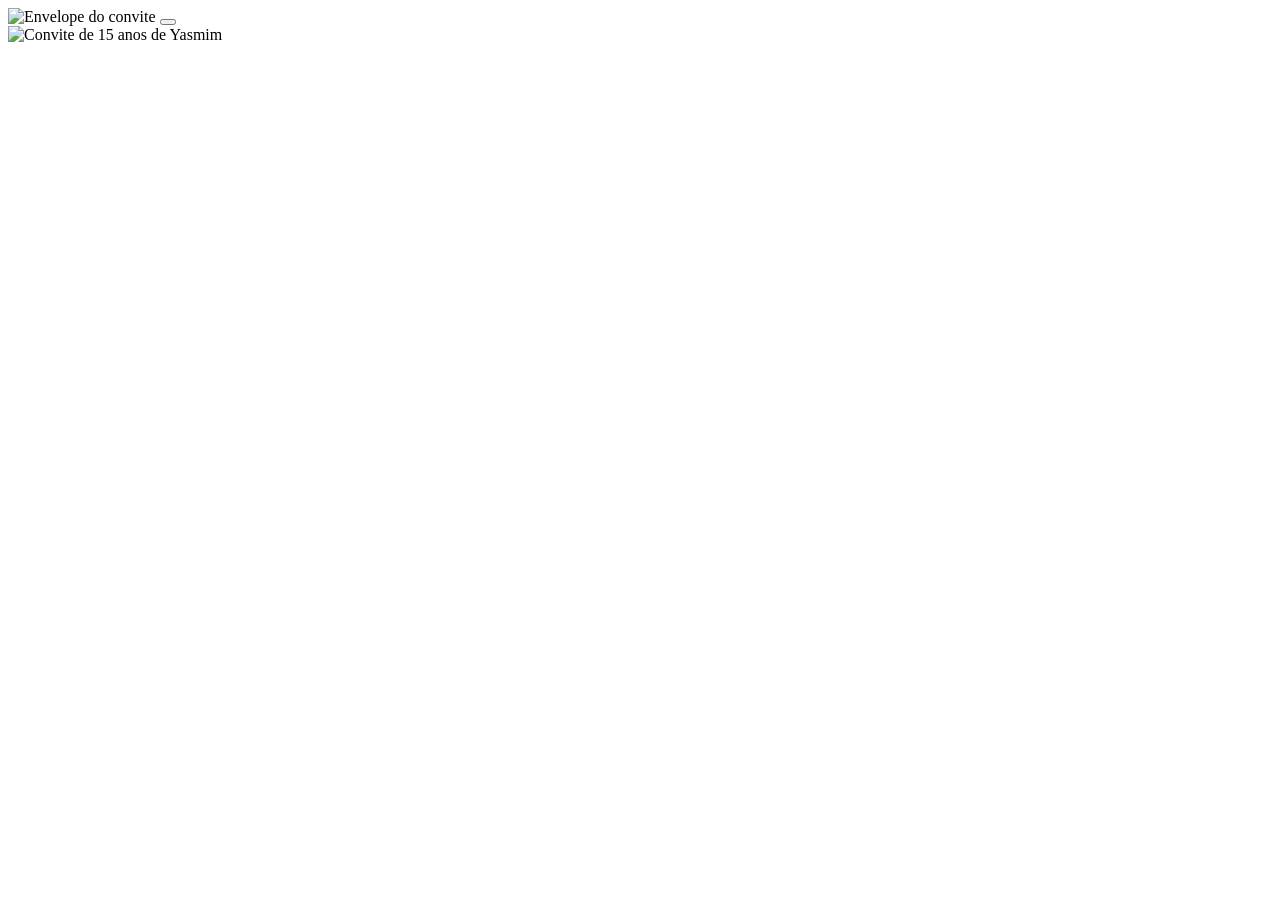
==== index.html @ 5749b3e3 "Create index.html" ====
<!DOCTYPE html>
<html lang="pt-BR">

<head>
    <meta charset="UTF-8">

    <meta
        name="viewport"
        content="width=device-width, initial-scale=1.0, maximum-scale=1.0, user-scalable=no"
    >

    <title>15 Anos Yasmim</title>

    <link rel="stylesheet" href="style.css">
</head>

<body>

    <!-- ENVELOPE -->

    <section id="tela-envelope" class="tela-envelope">

        <img
            class="imagem-envelope"
            src="imagem/file_000000002c34720eb653895a2e8ebbc9.png"
            alt="Envelope do convite"
        >

        <button
            class="area-toque-envelope"
            type="button"
            onclick="abrirConvite()"
            aria-label="Abrir convite">
        </button>

    </section>


    <!-- CONVITE -->

    <main id="tela-convite" class="tela-convite">

        <img
            class="imagem-convite"
            src="imagem/file_000000007758820ea45098fb609d7a44.png"
            alt="Convite de 15 anos de Yasmim"
        >


        <!-- PRESENTES -->

        <a
            class="area-interacao presentes"
            href="lista-presentes.html"
            aria-label="Lista de presentes">
        </a>


        <!-- LOCAL -->

        <a
            class="area-interacao local"
            href="https://www.google.com/maps/search/?api=1&query=R.+Concórdia,+961+-+Concórdia,+Teófilo+Otoni+-+MG,+39804-245"
            target="_blank"
            rel="noopener noreferrer"
            aria-label="Local da festa">
        </a>


        <!-- CONFIRMAÇÃO -->

        <a
            class="area-interacao confirmar"
            href="https://yasmimfelix705-a11y.github.io/confirma-o-presen-a-15/"
            target="_blank"
            rel="noopener noreferrer"
            aria-label="Confirmar presença">
        </a>

    </main>


    <script src="script.js"></script>

</body>

</html>
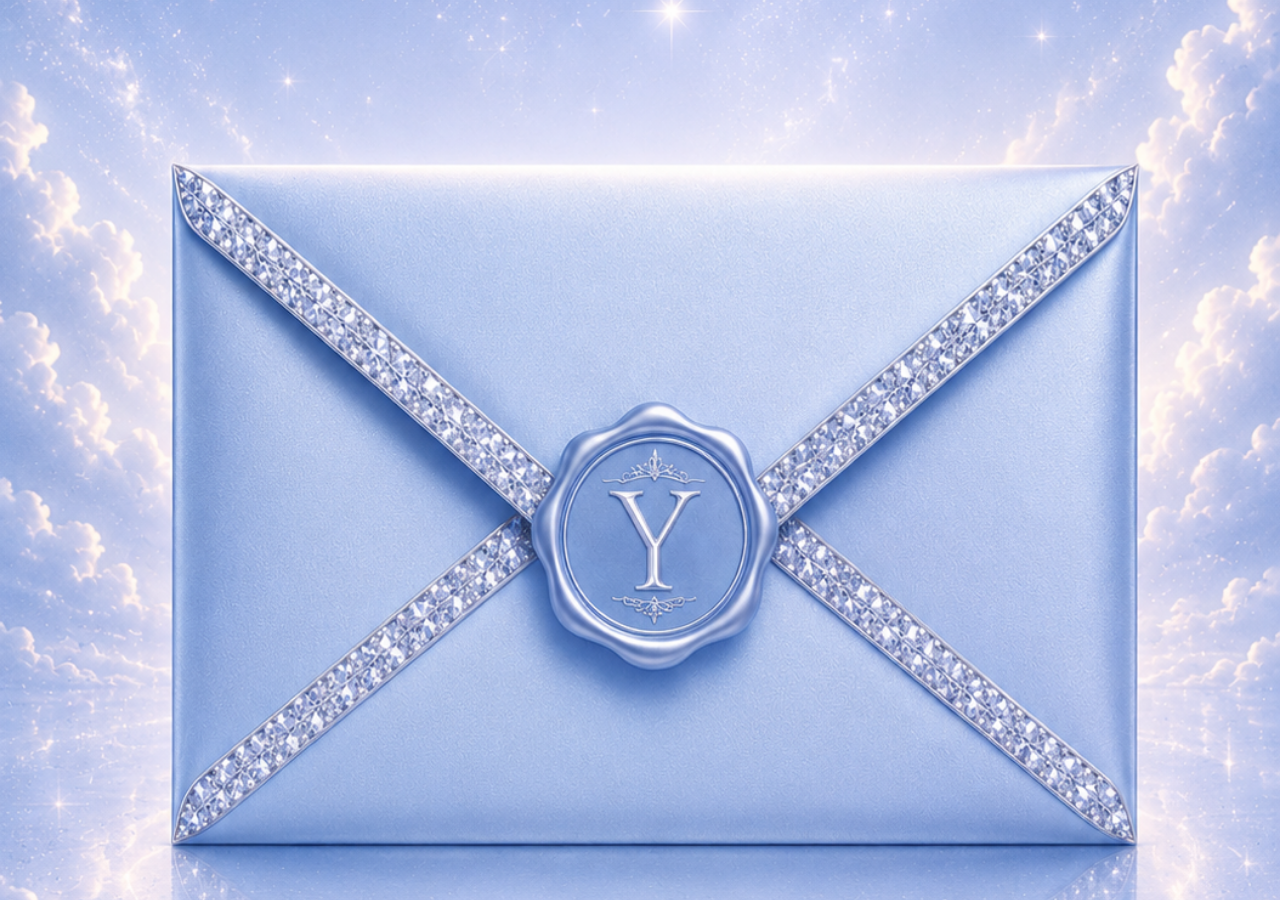
==== commit 3bc85afe: "Add initial HTML structure for invitation page" ====
--- a/index.html
+++ b/index.html
@@ -4,10 +4,8 @@
 <head>
     <meta charset="UTF-8">
 
-    <meta
-        name="viewport"
-        content="width=device-width, initial-scale=1.0, maximum-scale=1.0, user-scalable=no"
-    >
+    <meta name="viewport"
+        content="width=device-width, initial-scale=1.0, maximum-scale=1.0, user-scalable=no">
 
     <title>15 Anos Yasmim</title>
 
@@ -17,14 +15,12 @@
 <body>
 
     <!-- ENVELOPE -->
-
     <section id="tela-envelope" class="tela-envelope">
 
         <img
             class="imagem-envelope"
             src="imagem/file_000000002c34720eb653895a2e8ebbc9.png"
-            alt="Envelope do convite"
-        >
+            alt="Envelope do convite">
 
         <button
             class="area-toque-envelope"
@@ -37,18 +33,15 @@
 
 
     <!-- CONVITE -->
-
     <main id="tela-convite" class="tela-convite">
 
         <img
             class="imagem-convite"
             src="imagem/file_000000007758820ea45098fb609d7a44.png"
-            alt="Convite de 15 anos de Yasmim"
-        >
+            alt="Convite de 15 anos de Yasmim">
 
 
         <!-- PRESENTES -->
-
         <a
             class="area-interacao presentes"
             href="lista-presentes.html"
@@ -57,7 +50,6 @@
 
 
         <!-- LOCAL -->
-
         <a
             class="area-interacao local"
             href="https://www.google.com/maps/search/?api=1&query=R.+Concórdia,+961+-+Concórdia,+Teófilo+Otoni+-+MG,+39804-245"
@@ -68,7 +60,6 @@
 
 
         <!-- CONFIRMAÇÃO -->
-
         <a
             class="area-interacao confirmar"
             href="https://yasmimfelix705-a11y.github.io/confirma-o-presen-a-15/"
@@ -83,5 +74,4 @@
     <script src="script.js"></script>
 
 </body>
-
 </html>
--- a/style.css
+++ b/style.css
@@ -0,0 +1,272 @@
+/* ==========================================
+   RESET
+========================================== */
+
+* {
+    margin: 0;
+    padding: 0;
+    box-sizing: border-box;
+}
+
+
+/* ==========================================
+   PÁGINA
+========================================== */
+
+html,
+body {
+    width: 100%;
+    height: 100%;
+    overflow: hidden;
+}
+
+body {
+    background: #000;
+}
+
+
+/* ==========================================
+   TELA DO ENVELOPE
+========================================== */
+
+.tela-envelope {
+    position: fixed;
+    inset: 0;
+
+    width: 100%;
+    height: 100%;
+
+    display: flex;
+    align-items: center;
+    justify-content: center;
+
+    background: #000;
+
+    opacity: 1;
+    visibility: visible;
+
+    z-index: 100;
+
+    transition:
+        opacity 0.8s ease,
+        visibility 0.8s ease;
+}
+
+
+/* ==========================================
+   IMAGEM DO ENVELOPE
+========================================== */
+
+.imagem-envelope {
+    position: absolute;
+    inset: 0;
+
+    width: 100%;
+    height: 100%;
+
+    object-fit: cover;
+
+    display: block;
+
+    user-select: none;
+    -webkit-user-drag: none;
+
+    transition:
+        transform 0.9s ease,
+        opacity 0.7s ease;
+}
+
+
+/* ==========================================
+   ÁREA PARA TOCAR NO ENVELOPE
+========================================== */
+
+.area-toque-envelope {
+    position: absolute;
+    inset: 0;
+
+    width: 100%;
+    height: 100%;
+
+    padding: 0;
+    margin: 0;
+
+    border: 0;
+    outline: 0;
+
+    background: transparent;
+
+    cursor: pointer;
+
+    z-index: 101;
+
+    -webkit-tap-highlight-color: transparent;
+}
+
+
+/* ==========================================
+   ANIMAÇÃO DO ENVELOPE
+========================================== */
+
+.tela-envelope.abrindo .imagem-envelope {
+    transform: scale(1.05);
+    opacity: 0;
+}
+
+.tela-envelope.saindo {
+    opacity: 0;
+    visibility: hidden;
+    pointer-events: none;
+}
+
+
+/* ==========================================
+   TELA DO CONVITE
+========================================== */
+
+.tela-convite {
+    position: fixed;
+    inset: 0;
+
+    width: 100%;
+    height: 100%;
+
+    display: flex;
+    align-items: center;
+    justify-content: center;
+
+    background: #000;
+
+    opacity: 0;
+    visibility: hidden;
+
+    z-index: 10;
+
+    transition:
+        opacity 0.8s ease,
+        visibility 0.8s ease;
+}
+
+
+/* Convite visível */
+
+.tela-convite.visivel {
+    opacity: 1;
+    visibility: visible;
+}
+
+
+/* ==========================================
+   IMAGEM DO CONVITE
+========================================== */
+
+.imagem-convite {
+    position: absolute;
+    inset: 0;
+
+    width: 100%;
+    height: 100%;
+
+    object-fit: cover;
+
+    display: block;
+
+    user-select: none;
+    -webkit-user-drag: none;
+}
+
+
+/* ==========================================
+   ÁREAS TRANSPARENTES DOS ÍCONES
+========================================== */
+
+.area-interacao {
+    position: absolute;
+
+    display: block;
+
+    background: transparent !important;
+
+    border: none !important;
+    outline: none !important;
+
+    box-shadow: none !important;
+
+    color: transparent;
+
+    text-decoration: none;
+
+    z-index: 30;
+
+    cursor: pointer;
+
+    -webkit-tap-highlight-color: transparent;
+}
+
+
+/* ==========================================
+   PRESENTES
+========================================== */
+
+.area-interacao.presentes {
+    width: 18%;
+    height: 14%;
+
+    left: 12%;
+    top: 66%;
+}
+
+
+/* ==========================================
+   LOCAL
+========================================== */
+
+.area-interacao.local {
+    width: 18%;
+    height: 14%;
+
+    left: 41%;
+    top: 66%;
+}
+
+
+/* ==========================================
+   CONFIRMAÇÃO
+========================================== */
+
+.area-interacao.confirmar {
+    width: 18%;
+    height: 14%;
+
+    left: 70%;
+    top: 66%;
+}
+
+
+/* ==========================================
+   CELULARES
+========================================== */
+
+@media (max-width: 600px) {
+
+    .area-interacao.presentes {
+        width: 18%;
+        height: 14%;
+        left: 12%;
+        top: 66%;
+    }
+
+    .area-interacao.local {
+        width: 18%;
+        height: 14%;
+        left: 41%;
+        top: 66%;
+    }
+
+    .area-interacao.confirmar {
+        width: 18%;
+        height: 14%;
+        left: 70%;
+        top: 66%;
+    }
+}
